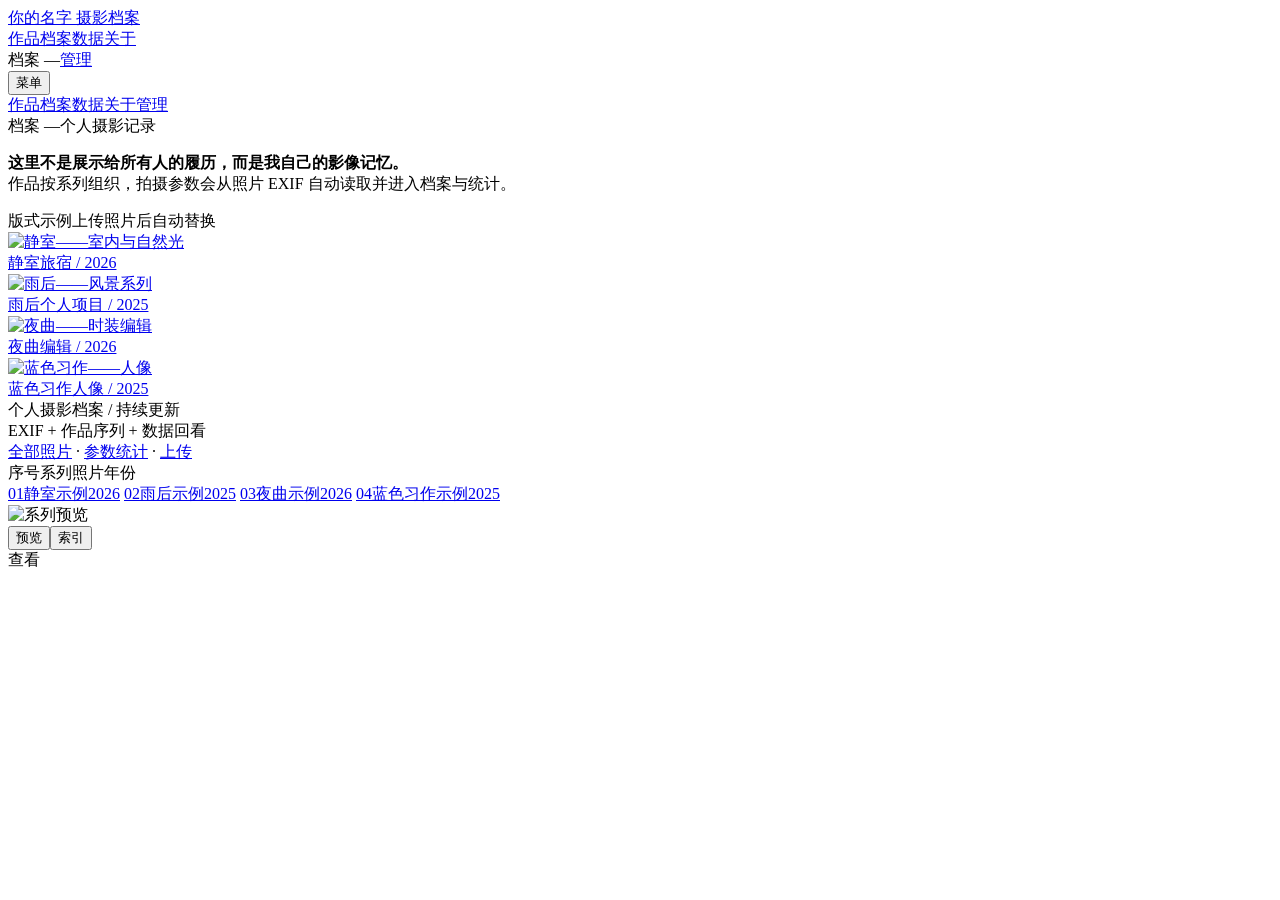
==== index.html @ 879ec376 "Add files via upload" ====
<!doctype html><html lang="zh-CN"><head>
<meta charset="utf-8"><meta name="viewport" content="width=device-width,initial-scale=1"><meta name="theme-color" content="#f3f1eb">
<title>你的名字 — 摄影档案</title><meta name="description" content="用于回看个人摄影作品与拍摄习惯的私人摄影档案。">
<link rel="preconnect" href="https://images.unsplash.com"><link rel="stylesheet" href="assets/css/site.css">
</head><body data-page="home">
<header class="site-header">
  <a class="brand" href="index.html" data-transition>你的名字 <span>摄影档案</span></a>
  <nav class="desktop-nav" aria-label="主导航"><a href="index.html" aria-current="page">作品</a><a href="archive.html" data-transition>档案</a><a href="stats.html" data-transition>数据</a><a href="about.html" data-transition>关于</a></nav>
  <div class="header-right"><span data-photo-count>档案 —</span><a href="admin.html" data-transition>管理</a></div>
  <button class="mobile-menu-button" aria-controls="mobile-menu" aria-expanded="false">菜单</button>
</header>
<div id="mobile-menu" class="mobile-menu"><nav><a href="index.html">作品</a><a href="archive.html" data-transition>档案</a><a href="stats.html" data-transition>数据</a><a href="about.html" data-transition>关于</a><a href="admin.html" data-transition>管理</a></nav><div class="mobile-meta"><span data-photo-count>档案 —</span><span>个人摄影记录</span></div></div>

<main class="shell">
  <section class="home-intro"><p><strong>这里不是展示给所有人的履历，而是我自己的影像记忆。</strong><br>作品按系列组织，拍摄参数会从照片 EXIF 自动读取并进入档案与统计。</p></section>

  <section id="personal-projects" class="personal-projects" hidden aria-label="我的摄影系列">
    <div class="section-heading-line"><span>我的系列</span><span id="personal-projects-count">—</span></div>
    <div class="project-grid" data-dynamic-project-grid></div>
  </section>

  <section id="demo-projects" aria-label="示例摄影项目">
    <div class="section-heading-line"><span>版式示例</span><span>上传照片后自动替换</span></div>
    <section class="project-grid">
      <div class="project-row row-a">
        <a class="project-card" href="project.html?p=quiet-rooms" data-transition><div class="media ratio-square"><img src="https://images.unsplash.com/photo-1505693416388-ac5ce068fe85?auto=format&fit=crop&w=1200&q=86" alt="静室——室内与自然光"></div><div class="project-meta"><span>静室</span><span>旅宿 / 2026</span></div></a>
        <a class="project-card" style="--offset:1.2vw" href="project.html?p=after-the-rain" data-transition><div class="media ratio-cinema"><img src="https://images.unsplash.com/photo-1500530855697-b586d89ba3ee?auto=format&fit=crop&w=1600&q=86" alt="雨后——风景系列"></div><div class="project-meta"><span>雨后</span><span>个人项目 / 2025</span></div></a>
      </div>
      <div class="project-row row-b">
        <a class="project-card" href="project.html?p=nocturne" data-transition><div class="media ratio-wide"><img src="https://images.unsplash.com/photo-1515886657613-9f3515b0c78f?auto=format&fit=crop&w=1500&q=86" alt="夜曲——时装编辑"></div><div class="project-meta"><span>夜曲</span><span>编辑 / 2026</span></div></a>
        <a class="project-card" style="--offset:7vw" href="project.html?p=study-in-blue" data-transition><div class="media ratio-tall"><img src="https://images.unsplash.com/photo-1534528741775-53994a69daeb?auto=format&fit=crop&w=1100&q=86" alt="蓝色习作——人像"></div><div class="project-meta"><span>蓝色习作</span><span>人像 / 2025</span></div></a>
      </div>
    </section>
  </section>

  <footer class="site-footer"><div>个人摄影档案 / 持续更新</div><div class="center">EXIF + 作品序列 + 数据回看</div><div class="right"><a href="archive.html" data-transition>全部照片</a> · <a href="stats.html" data-transition>参数统计</a> · <a href="admin.html" data-transition>上传</a></div></footer>
</main>

<section class="index-view" aria-label="系列索引"><div class="index-head"><span>序号</span><span>系列</span><span>照片</span><span>年份</span></div><div class="index-list" data-dynamic-index-list>
  <a class="index-row" href="project.html?p=quiet-rooms" data-transition data-img="https://images.unsplash.com/photo-1505693416388-ac5ce068fe85?auto=format&fit=crop&w=1200&q=84"><span>01</span><span>静室</span><span>示例</span><span>2026</span></a>
  <a class="index-row" href="project.html?p=after-the-rain" data-transition data-img="https://images.unsplash.com/photo-1500530855697-b586d89ba3ee?auto=format&fit=crop&w=1200&q=84"><span>02</span><span>雨后</span><span>示例</span><span>2025</span></a>
  <a class="index-row" href="project.html?p=nocturne" data-transition data-img="https://images.unsplash.com/photo-1515886657613-9f3515b0c78f?auto=format&fit=crop&w=1200&q=84"><span>03</span><span>夜曲</span><span>示例</span><span>2026</span></a>
  <a class="index-row" href="project.html?p=study-in-blue" data-transition data-img="https://images.unsplash.com/photo-1534528741775-53994a69daeb?auto=format&fit=crop&w=1200&q=84"><span>04</span><span>蓝色习作</span><span>示例</span><span>2025</span></a>
</div><div class="index-preview"><img alt="系列预览"></div></section>
<div class="view-toggle" aria-label="浏览方式"><button class="active" data-mode="previews">预览</button><button data-mode="index">索引</button></div>
<div class="cursor">查看</div>
<script src="https://cdn.jsdelivr.net/npm/@supabase/supabase-js@2"></script><script src="assets/js/config.js"></script><script src="assets/js/supabase-client.js"></script><script src="assets/js/site.js"></script><script src="assets/js/archive-data.js"></script></body></html>
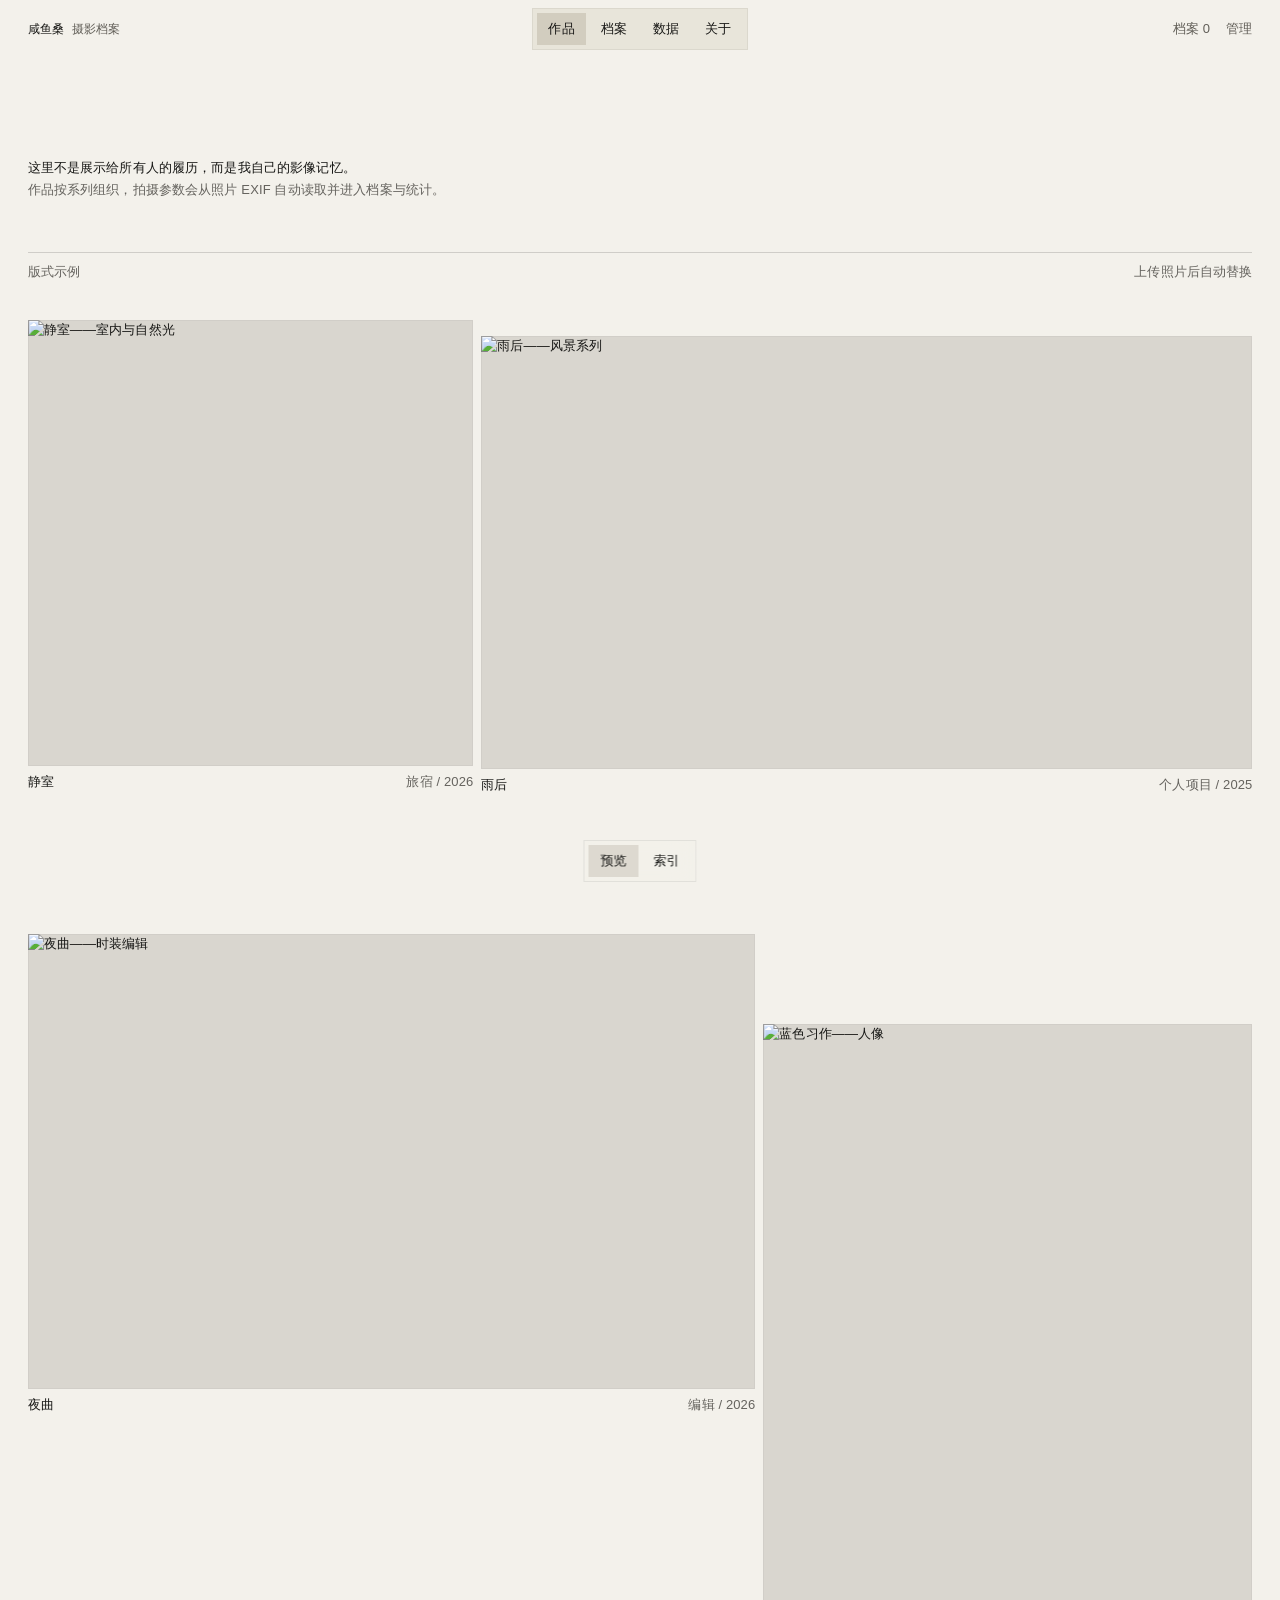
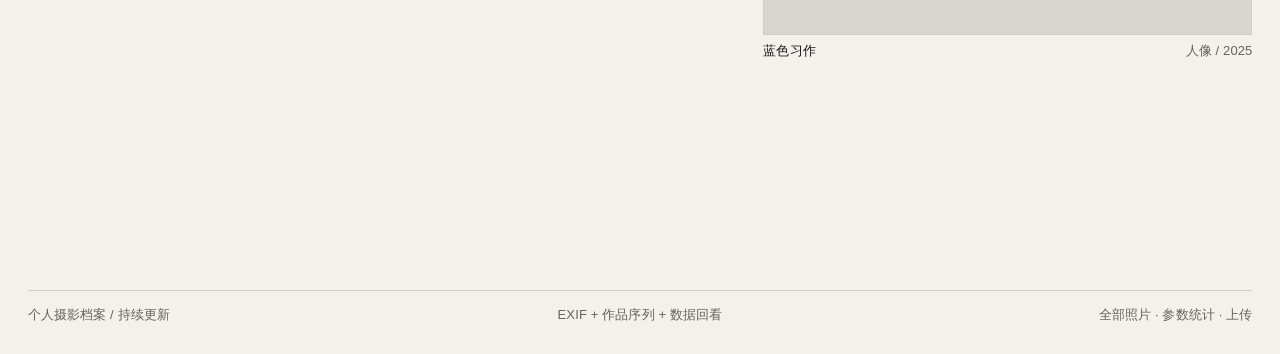
==== commit d7a5862a: "Add files via upload" ====
--- a/index.html
+++ b/index.html
@@ -44,4 +44,4 @@
 </div><div class="index-preview"><img alt="系列预览"></div></section>
 <div class="view-toggle" aria-label="浏览方式"><button class="active" data-mode="previews">预览</button><button data-mode="index">索引</button></div>
 <div class="cursor">查看</div>
-<script src="https://cdn.jsdelivr.net/npm/@supabase/supabase-js@2"></script><script src="assets/js/config.js"></script><script src="assets/js/supabase-client.js"></script><script src="assets/js/site.js"></script><script src="assets/js/archive-data.js"></script></body></html>
+<script src="https://cdn.jsdelivr.net/npm/@supabase/supabase-js@2"></script><script src="assets/js/config.js"></script><script src="assets/js/supabase-client.js"></script><script src="assets/js/site.js"></script><script src="assets/js/archive-data.js?v=20260914-homefix1"></script></body></html>
--- a/assets/css/site.css
+++ b/assets/css/site.css
@@ -0,0 +1,726 @@
+:root{
+  --paper:#f3f1eb;
+  --paper-2:#e9e6de;
+  --ink:#171715;
+  --muted:#77756f;
+  --line:rgba(23,23,21,.16);
+  --line-strong:rgba(23,23,21,.32);
+  --panel:rgba(243,241,235,.86);
+  --pad:clamp(18px,2.15vw,36px);
+  --header-h:58px;
+  --radius:0px;
+  --ease:cubic-bezier(.2,.75,.15,1);
+  --ease-out:cubic-bezier(.16,1,.3,1);
+  --text-xs:10px;
+  --text-sm:12px;
+  --text-md:clamp(15px,1.35vw,20px);
+  --text-lg:clamp(28px,4.2vw,64px);
+  --text-xl:clamp(48px,8vw,120px);
+}
+*{box-sizing:border-box}
+html{scroll-behavior:smooth;background:var(--paper)}
+body{margin:0;background:var(--paper);color:var(--ink);font-family:"PingFang SC","Hiragino Sans GB","Noto Sans CJK SC","Source Han Sans SC","Microsoft YaHei","Helvetica Neue",Helvetica,Arial,sans-serif;font-size:var(--text-sm);font-weight:400;line-height:1.55;letter-spacing:.01em;overflow-x:hidden;opacity:0;transition:opacity .45s var(--ease)}
+body.is-ready{opacity:1}
+body.is-leaving{opacity:0}
+a{color:inherit;text-decoration:none}
+button,input,textarea{font:inherit;color:inherit}
+button{border:0}
+img{display:block;width:100%;height:100%;object-fit:cover;background:#d9d6cf}
+::selection{background:var(--ink);color:var(--paper)}
+
+/* Core layout */
+.shell{padding-left:var(--pad);padding-right:var(--pad)}
+.site-header{position:fixed;inset:0 0 auto 0;height:var(--header-h);z-index:80;display:grid;grid-template-columns:1fr auto 1fr;align-items:center;padding:0 var(--pad);pointer-events:none;mix-blend-mode:multiply}
+.site-header>*{pointer-events:auto}
+.brand{font-size:12px;font-weight:500;letter-spacing:.005em;white-space:nowrap}
+.brand span{font-weight:400;color:var(--muted);margin-left:5px}
+.desktop-nav{display:flex;align-items:center;gap:4px;padding:4px;border:1px solid rgba(0,0,0,.06);background:var(--panel);backdrop-filter:blur(14px)}
+.desktop-nav a{padding:6px 11px;transition:background .25s var(--ease)}
+.desktop-nav a:hover,.desktop-nav a[aria-current="page"]{background:#ddd9d0}
+.header-right{justify-self:end;display:flex;align-items:center;gap:16px;color:var(--muted)}
+.header-right a:hover{color:var(--ink)}
+.mobile-menu-button{display:none;background:var(--panel);backdrop-filter:blur(14px);padding:7px 9px;border:1px solid rgba(0,0,0,.06);cursor:pointer}
+.mobile-menu{position:fixed;inset:0;z-index:75;background:var(--paper);padding:88px var(--pad) 28px;opacity:0;visibility:hidden;transition:opacity .35s var(--ease),visibility .35s;display:flex;flex-direction:column;justify-content:space-between}
+body.menu-open{overflow:hidden}
+body.menu-open .mobile-menu{opacity:1;visibility:visible}
+.mobile-menu nav{display:flex;flex-direction:column;border-top:1px solid var(--line)}
+.mobile-menu nav a{font-size:clamp(32px,9vw,54px);letter-spacing:-.035em;line-height:1.15;padding:10px 0 13px;border-bottom:1px solid var(--line)}
+.mobile-menu .mobile-meta{display:flex;justify-content:space-between;color:var(--muted)}
+
+.page-spacer{height:clamp(100px,17vh,190px)}
+.page-spacer--small{height:clamp(78px,11vh,125px)}
+.section-kicker{color:var(--muted);margin:0 0 12px}
+.hairline{border-top:1px solid var(--line)}
+
+/* Home */
+.home-intro{min-height:clamp(170px,28vh,320px);display:flex;align-items:flex-end;padding-bottom:clamp(24px,4vw,52px)}
+.home-intro p{margin:0;max-width:420px;color:var(--muted)}
+.home-intro strong{color:var(--ink);font-weight:400}
+.project-grid{display:flex;flex-direction:column;gap:clamp(74px,11vw,178px);padding-bottom:18vw}
+.project-row{display:grid;grid-template-columns:var(--cols,1fr 1fr);gap:clamp(5px,.62vw,10px);align-items:start;opacity:0;transform:translateY(24px);transition:opacity .8s var(--ease-out),transform .8s var(--ease-out)}
+.project-row.is-visible{opacity:1;transform:none}
+.project-card{min-width:0;cursor:none}
+.project-card:nth-child(2){margin-top:var(--offset,0)}
+.media{position:relative;overflow:hidden;background:#d5d1c9;aspect-ratio:var(--ratio,4/3)}
+.media::after{content:"";position:absolute;inset:0;border:1px solid rgba(0,0,0,.035);pointer-events:none}
+.media img{transition:transform 1.05s var(--ease-out),filter .55s ease}
+.project-card:hover .media img{transform:scale(1.018)}
+.project-meta{display:flex;justify-content:space-between;gap:16px;padding-top:8px;line-height:1.25}
+.project-meta span:last-child{color:var(--muted);text-align:right}
+.row-a{--cols:.74fr 1.28fr}.row-b{--cols:1.22fr .82fr}.row-c{--cols:.88fr 1.12fr}.row-d{--cols:1.45fr .72fr}
+.ratio-square{--ratio:1/1}.ratio-wide{--ratio:16/10}.ratio-cinema{--ratio:16/9}.ratio-tall{--ratio:4/5}.ratio-portrait{--ratio:3/4}
+
+.view-toggle{position:fixed;left:50%;bottom:18px;z-index:90;transform:translateX(-50%);display:flex;gap:3px;padding:4px;background:var(--panel);backdrop-filter:blur(15px);border:1px solid rgba(0,0,0,.07)}
+.view-toggle button{background:transparent;padding:6px 12px;cursor:pointer}
+.view-toggle button.active{background:#ddd9d0}
+.index-view{position:fixed;inset:0;z-index:60;background:var(--paper);padding:90px var(--pad) 84px;opacity:0;visibility:hidden;overflow:auto;transition:opacity .35s var(--ease),visibility .35s}
+body.index-mode{overflow:hidden}
+body.index-mode .index-view{opacity:1;visibility:visible}
+.index-head,.index-row{display:grid;grid-template-columns:54px minmax(0,1.4fr) .72fr .38fr;gap:18px;border-top:1px solid var(--line);padding:9px 0}
+.index-head{border-top:0;color:var(--muted);padding-bottom:12px}
+.index-row{font-size:clamp(16px,1.72vw,27px);letter-spacing:-.02em;line-height:1.35;align-items:baseline;cursor:none}
+.index-row span:nth-child(n+3){font-size:12px;letter-spacing:0;color:var(--muted)}
+.index-list:has(.index-row:hover) .index-row:not(:hover){opacity:.25}
+.index-preview{position:fixed;width:min(34vw,490px);aspect-ratio:4/3;right:4vw;top:50%;transform:translateY(-50%) scale(.965);opacity:0;pointer-events:none;overflow:hidden;box-shadow:0 22px 70px rgba(0,0,0,.12);transition:opacity .22s var(--ease),transform .3s var(--ease-out)}
+.index-preview.show{opacity:1;transform:translateY(-50%) scale(1)}
+
+.cursor{position:fixed;z-index:120;width:58px;height:58px;border-radius:50%;background:rgba(20,20,18,.88);color:#fff;display:grid;place-items:center;pointer-events:none;opacity:0;transform:translate(-50%,-50%) scale(.72);transition:opacity .14s,transform .22s var(--ease-out);font-size:10px;letter-spacing:.08em}
+.cursor.on{opacity:1;transform:translate(-50%,-50%) scale(1)}
+
+.site-footer{display:grid;grid-template-columns:1fr 1fr 1fr;gap:12px;padding:13px 0 28px;border-top:1px solid var(--line);color:var(--muted)}
+.site-footer .center{text-align:center}.site-footer .right{text-align:right}
+.site-footer a:hover{color:var(--ink)}
+
+/* Project detail */
+.project-topline{display:flex;justify-content:space-between;align-items:center;margin-bottom:12px;color:var(--muted)}
+.project-topline button{background:transparent;padding:0;cursor:pointer;color:var(--muted)}
+.project-topline a:hover,.project-topline button:hover{color:var(--ink)}
+.project-hero{aspect-ratio:16/9;overflow:hidden;background:#d5d1c9}
+.project-heading{display:grid;grid-template-columns:1.35fr .65fr;gap:20px;padding:11px 0 0}
+.project-heading h1{font-size:clamp(28px,4.2vw,64px);font-weight:400;letter-spacing:-.035em;line-height:1.03;margin:0}
+.project-heading .project-summary{justify-self:end;max-width:330px;color:var(--muted);padding-top:5px}
+.project-story{padding-top:clamp(90px,11vw,170px);padding-bottom:clamp(90px,11vw,170px)}
+.story-block{margin-bottom:clamp(70px,9vw,150px)}
+.story-full{width:100%;aspect-ratio:16/10;overflow:hidden}
+.story-wide-inset{width:84%;margin-left:auto;aspect-ratio:16/10;overflow:hidden}
+.story-portrait{width:min(52%,680px);margin-left:8%;aspect-ratio:4/5;overflow:hidden}
+.story-pair{display:grid;grid-template-columns:1fr 1fr;gap:clamp(5px,.65vw,10px);align-items:start}
+.story-pair .media:first-child{aspect-ratio:4/5}.story-pair .media:last-child{aspect-ratio:3/4;margin-top:8vw}
+.story-caption{display:grid;grid-template-columns:90px minmax(0,500px);gap:20px;margin:9px 0 0 auto;width:min(58%,720px);color:var(--muted)}
+.story-caption strong{color:var(--ink);font-weight:400}
+.project-notes{display:grid;grid-template-columns:1fr 1fr 1fr;gap:20px;border-top:1px solid var(--line);padding-top:10px}
+.project-notes h2{font-size:12px;font-weight:400;margin:0;color:var(--muted)}
+.project-notes p{margin:0;max-width:430px}
+.project-credits{display:grid;grid-template-columns:auto 1fr;gap:5px 16px;margin:0}
+.project-credits dt{color:var(--muted)}.project-credits dd{margin:0}
+.project-next{border-top:1px solid var(--line);padding:10px 0 24px;display:flex;justify-content:space-between;align-items:flex-end;gap:24px}
+.project-next .eyebrow{color:var(--muted)}
+.project-next .next-title{font-size:clamp(34px,5.2vw,78px);line-height:1.02;letter-spacing:-.035em}
+.project-next .arrow{font-size:clamp(34px,5vw,76px);font-weight:300;transition:transform .35s var(--ease-out)}
+.project-next:hover .arrow{transform:translateX(8px)}
+
+.info-drawer{position:fixed;left:0;right:0;top:0;z-index:95;background:var(--paper);border-bottom:1px solid var(--line);transform:translateY(-105%);transition:transform .48s var(--ease-out);padding:82px var(--pad) 22px}
+body.info-open{overflow:hidden}
+body.info-open .info-drawer{transform:none}
+.info-inner{display:grid;grid-template-columns:1fr 1fr 1fr;gap:24px}
+.info-inner h3{font-size:12px;font-weight:400;color:var(--muted);margin:0 0 8px}.info-inner p{margin:0;max-width:440px}
+.info-close{position:absolute;right:var(--pad);top:22px;background:transparent;cursor:pointer;color:var(--muted)}
+
+/* About */
+.about-lead{display:grid;grid-template-columns:1.1fr .9fr;gap:7vw;align-items:end;padding-bottom:clamp(80px,10vw,150px)}
+.about-lead h1{font-size:clamp(35px,5vw,76px);font-weight:400;letter-spacing:-.038em;line-height:1.08;margin:0;max-width:1020px}
+.about-lead .lede{max-width:400px;color:var(--muted);justify-self:end}
+.about-section{display:grid;grid-template-columns:1fr 2fr 1fr;gap:24px;border-top:1px solid var(--line);padding:10px 0 clamp(70px,9vw,135px)}
+.about-section h2{font-size:12px;font-weight:400;margin:0;color:var(--muted)}
+.about-section .body-copy{font-size:var(--text-md);letter-spacing:0;line-height:1.65;max-width:720px}
+.about-section .body-copy p{margin:0 0 1em}
+.about-section .side-note{color:var(--muted);max-width:240px}
+.list-table{border-top:1px solid var(--line)}
+.list-row{display:grid;grid-template-columns:1fr 1fr 1fr;gap:18px;padding:8px 0;border-bottom:1px solid var(--line)}
+.list-row span:first-child{color:var(--muted)}
+.about-end{display:grid;grid-template-columns:1fr 1fr;gap:24px;padding-bottom:30px}
+.about-end a{font-size:clamp(28px,4vw,60px);letter-spacing:-.035em;line-height:1.1}
+.about-end a:hover{opacity:.55}
+
+/* Contact */
+.contact-main{min-height:calc(100vh - 30px);display:flex;flex-direction:column;justify-content:space-between;padding-top:clamp(120px,18vh,220px);padding-bottom:28px}
+.contact-copy{display:grid;grid-template-columns:1.4fr .6fr;gap:5vw;align-items:end}
+.contact-copy h1{font-size:clamp(44px,7.7vw,116px);font-weight:400;letter-spacing:-.045em;line-height:1.02;margin:0}
+.contact-copy p{margin:0;color:var(--muted);max-width:340px;justify-self:end}
+.email-line{display:flex;align-items:flex-end;justify-content:space-between;gap:18px;border-top:1px solid var(--line);border-bottom:1px solid var(--line);padding:9px 0 12px;margin-top:clamp(80px,13vw,200px)}
+.email-line a{font-size:clamp(27px,4.7vw,70px);letter-spacing:-.035em;line-height:1.05;overflow-wrap:anywhere}
+.copy-email{background:transparent;color:var(--muted);cursor:pointer;padding:0 0 4px;white-space:nowrap}
+.copy-email:hover{color:var(--ink)}
+.contact-meta{display:grid;grid-template-columns:1fr 1fr 1fr;gap:24px;padding-top:11px;color:var(--muted)}
+.contact-meta div:last-child{text-align:right}.contact-meta .socials{text-align:center}
+.contact-meta a:hover{color:var(--ink)}
+.toast{position:fixed;right:var(--pad);bottom:24px;z-index:100;background:var(--ink);color:var(--paper);padding:8px 10px;opacity:0;transform:translateY(8px);pointer-events:none;transition:.25s var(--ease)}
+.toast.show{opacity:1;transform:none}
+
+/* Style guide */
+.guide-head{display:grid;grid-template-columns:1fr 1fr;gap:40px;padding-bottom:80px}
+.guide-head h1{font-size:var(--text-xl);letter-spacing:-.045em;line-height:1;font-weight:400;margin:0}
+.guide-head p{max-width:460px;justify-self:end;color:var(--muted);align-self:end}
+.guide-section{border-top:1px solid var(--line);padding:11px 0 80px;display:grid;grid-template-columns:180px 1fr;gap:30px}
+.guide-section h2{font-size:12px;font-weight:400;color:var(--muted);margin:0}
+.swatches{display:grid;grid-template-columns:repeat(4,1fr);gap:8px}.swatch{aspect-ratio:1/1;padding:10px;display:flex;align-items:flex-end;border:1px solid var(--line)}
+.type-sample-xl{font-size:var(--text-xl);letter-spacing:-.045em;line-height:1}.type-sample-lg{font-size:var(--text-lg);letter-spacing:-.035em;line-height:1.08}.type-sample-md{font-size:var(--text-md);letter-spacing:0;line-height:1.6}.type-meta{font-size:12px;color:var(--muted)}
+.ratio-demo{display:grid;grid-template-columns:repeat(4,1fr);gap:8px}.ratio-demo div{background:#d7d3cb;display:grid;place-items:center;color:var(--muted)}
+.ratio-demo .r1{aspect-ratio:1/1}.ratio-demo .r2{aspect-ratio:4/5}.ratio-demo .r3{aspect-ratio:16/10}.ratio-demo .r4{aspect-ratio:16/9}
+
+/* Motion helpers */
+.reveal{opacity:0;transform:translateY(18px);transition:opacity .72s var(--ease-out),transform .72s var(--ease-out)}
+.reveal.is-visible{opacity:1;transform:none}
+
+@media (pointer:coarse){.cursor{display:none}.project-card{cursor:pointer}.index-row{cursor:pointer}}
+
+@media(max-width:820px){
+  :root{--header-h:54px}
+  .site-header{grid-template-columns:1fr auto}.desktop-nav,.header-right{display:none}.mobile-menu-button{display:block;justify-self:end}
+  .home-intro{min-height:160px;padding-bottom:34px}.home-intro p{max-width:300px}
+  .project-grid{gap:78px;padding-bottom:125px}.project-row{grid-template-columns:1fr;gap:45px}.project-card:nth-child(2){margin-top:0}
+  .project-meta{font-size:11px}.view-toggle{bottom:14px}
+  .index-view{padding-top:78px}.index-head,.index-row{grid-template-columns:38px 1fr .38fr;gap:10px}.index-head span:nth-child(3),.index-row span:nth-child(3){display:none}.index-row{font-size:22px}.index-row span:last-child{font-size:10px}.index-preview{display:none}
+  .site-footer{grid-template-columns:1fr 1fr}.site-footer .center{display:none}
+  .project-heading{grid-template-columns:1fr;padding-top:10px}.project-heading .project-summary{justify-self:start;max-width:90%}
+  .project-hero{aspect-ratio:4/3}.project-story{padding-top:80px}.story-wide-inset{width:100%}.story-portrait{width:74%;margin-left:0}.story-pair{grid-template-columns:1fr;gap:8px}.story-pair .media:last-child{margin-top:0}.story-caption{grid-template-columns:1fr;width:100%;gap:3px}.project-notes{grid-template-columns:1fr;gap:28px}.project-next{align-items:flex-end}.project-next .next-title{font-size:42px}
+  .info-drawer{inset:0;padding:88px var(--pad) 28px;overflow:auto;transform:translateY(-101%)}.info-inner{grid-template-columns:1fr;gap:35px}.info-close{top:22px}
+  .about-lead{grid-template-columns:1fr;gap:24px;padding-bottom:85px}.about-lead .lede{justify-self:start}.about-section{grid-template-columns:1fr;gap:18px;padding-bottom:80px}.about-section .body-copy{font-size:20px}.list-row{grid-template-columns:1fr 1fr}.list-row span:last-child{display:none}.about-end{grid-template-columns:1fr;gap:12px}
+  .contact-main{padding-top:110px}.contact-copy{grid-template-columns:1fr;gap:25px}.contact-copy p{justify-self:start}.email-line{align-items:flex-start;flex-direction:column}.contact-meta{grid-template-columns:1fr 1fr}.contact-meta .socials{text-align:right}.contact-meta div:last-child{grid-column:1/-1;text-align:left}
+  .guide-head{grid-template-columns:1fr;gap:20px}.guide-head p{justify-self:start}.guide-section{grid-template-columns:1fr;gap:20px}.swatches,.ratio-demo{grid-template-columns:1fr 1fr}
+}
+@media(max-width:480px){
+  .site-footer{grid-template-columns:1fr}.site-footer .right{text-align:left}.index-row{font-size:19px}.project-topline{font-size:11px}.contact-meta{grid-template-columns:1fr}.contact-meta .socials{text-align:left}.contact-meta div:last-child{grid-column:auto}
+}
+@media(prefers-reduced-motion:reduce){
+  html{scroll-behavior:auto}*,*::before,*::after{transition:none!important;animation:none!important}.reveal,.project-row{opacity:1;transform:none}body{opacity:1}
+}
+
+/* Personal archive system */
+.section-heading-line{display:flex;justify-content:space-between;gap:24px;border-top:1px solid var(--line);padding:9px 0 38px;color:var(--muted)}
+.personal-projects[hidden],#demo-projects[hidden]{display:none}
+.personal-projects .project-grid{padding-bottom:18vw}
+
+.archive-head,.stats-head,.admin-head{display:grid;grid-template-columns:1.3fr .7fr;gap:7vw;align-items:end;padding-bottom:clamp(70px,9vw,130px)}
+.archive-head h1,.admin-head h1{font-size:clamp(44px,7vw,108px);font-weight:400;letter-spacing:-.04em;line-height:1.02;margin:0}
+.stats-head h1{font-size:clamp(40px,6.2vw,94px);font-weight:400;letter-spacing:-.04em;line-height:1.04;margin:0}
+.archive-head>p,.stats-head>p,.admin-head>p{max-width:390px;color:var(--muted);justify-self:end;margin:0;line-height:1.65}
+.archive-toolbar{display:flex;justify-content:space-between;align-items:center;border-top:1px solid var(--line);padding:9px 0 26px;color:var(--muted)}
+.archive-toolbar label{display:flex;align-items:center;gap:8px}
+.archive-toolbar select{border:0;border-bottom:1px solid var(--line);background:transparent;padding:2px 20px 3px 2px;outline:none}
+.archive-grid{display:grid;grid-template-columns:repeat(2,minmax(0,1fr));column-gap:clamp(8px,1vw,16px);row-gap:clamp(62px,8vw,120px);padding-bottom:clamp(100px,13vw,190px)}
+.archive-card:nth-child(4n+2){padding-top:7vw}.archive-card:nth-child(4n+3){width:78%}.archive-card:nth-child(4n+4){width:88%;justify-self:end}
+.archive-card-media{overflow:hidden;aspect-ratio:var(--archive-ratio,4/3);background:#d8d4cc}.archive-card:nth-child(3n+2) .archive-card-media{aspect-ratio:4/5}.archive-card:nth-child(5n+3) .archive-card-media{aspect-ratio:16/10}
+.archive-card-media img{transition:transform .9s var(--ease-out)}.archive-card:hover img{transform:scale(1.014)}
+.archive-card-meta{display:flex;justify-content:space-between;gap:16px;padding-top:7px}.archive-card-meta span:last-child{color:var(--muted)}
+.archive-card-exif{display:flex;flex-wrap:wrap;gap:4px 12px;color:var(--muted);font-size:10px;padding-top:4px}
+.archive-loading,.admin-message{padding:20px 0;color:var(--muted)}
+.empty-state{border-top:1px solid var(--line);padding:13px 0 120px;font-size:var(--text-md)}.empty-state p{color:var(--muted);margin:0 0 10px}.empty-state a{border-bottom:1px solid var(--ink)}
+
+/* EXIF beside each photograph */
+.personal-project-story{padding-top:clamp(90px,11vw,160px)}
+.archive-photo-block{margin:0 0 clamp(80px,11vw,170px)}
+.archive-photo-layout{display:grid;grid-template-columns:minmax(0,1fr) 128px;gap:10px;align-items:start}
+.archive-photo-media{overflow:hidden;background:#d6d2ca;min-height:240px}.archive-photo-media img{height:auto;max-height:88vh;object-fit:contain;object-position:left top;background:transparent}
+.archive-photo-full{width:100%}.archive-photo-inset{width:86%;margin-left:auto}.archive-photo-portrait{width:min(65%,900px);margin-left:7%}.archive-photo-wide{width:92%}.archive-photo-offset{width:78%;margin-left:auto}
+.exif-rail{border-top:1px solid var(--line);padding-top:7px;display:flex;flex-direction:column;gap:10px;color:var(--muted);font-size:10px;line-height:1.25;min-width:0}
+.exif-index{color:var(--ink);margin-bottom:3px}.exif-pair{display:flex;flex-direction:column;gap:1px}.exif-pair small{font-size:9px;color:var(--muted)}.exif-pair b{font-size:10px;font-weight:400;color:var(--ink);overflow-wrap:anywhere}.exif-date{margin-top:4px}.exif-missing{color:var(--muted)}
+.archive-photo-note{margin:7px 138px 0 auto;max-width:440px;color:var(--muted)}
+
+/* Statistics */
+.preview-notice{border-top:1px solid var(--line);border-bottom:1px solid var(--line);padding:8px 0;color:var(--muted);margin-bottom:16px}
+.metric-strip{display:grid;grid-template-columns:repeat(4,1fr);border-top:1px solid var(--line);border-bottom:1px solid var(--line);margin-bottom:clamp(60px,8vw,110px)}
+.metric-strip article{min-height:150px;padding:10px 14px 13px 0;border-right:1px solid var(--line);display:flex;flex-direction:column;justify-content:space-between}.metric-strip article:not(:first-child){padding-left:14px}.metric-strip article:last-child{border-right:0}
+.metric-strip span{color:var(--muted)}.metric-strip strong{font-weight:400;font-size:clamp(38px,5vw,76px);letter-spacing:-.04em;line-height:.95}.metric-strip .metric-text{font-size:clamp(20px,2.2vw,34px);line-height:1.05;overflow-wrap:anywhere}
+.stats-grid{display:grid;grid-template-columns:1fr 1fr;gap:8px;padding-bottom:clamp(100px,13vw,190px)}
+.stat-panel{border-top:1px solid var(--line);min-height:370px;padding:8px 0 45px}.stat-panel header{display:flex;justify-content:space-between;color:var(--muted);padding-bottom:34px}
+.donut-wrap{display:grid;grid-template-columns:minmax(190px,42%) 1fr;gap:clamp(20px,4vw,65px);align-items:center}
+.flat-donut{aspect-ratio:1/1;border-radius:50%;position:relative;background:rgba(23,23,21,.08);display:grid;place-items:center}.flat-donut::after{content:"";position:absolute;width:61%;height:61%;border-radius:50%;background:var(--paper)}.flat-donut>span{position:relative;z-index:1;font-size:clamp(26px,3vw,48px);letter-spacing:-.035em}.flat-donut small{font-size:10px;color:var(--muted);margin-left:4px;letter-spacing:0}.flat-donut.empty{background:rgba(23,23,21,.08)}
+.chart-legend{display:flex;flex-direction:column}.chart-legend>div{display:grid;grid-template-columns:10px 1fr auto;gap:8px;align-items:center;border-top:1px solid var(--line);padding:7px 0}.chart-legend i{width:7px;height:7px;background:var(--ink);border-radius:50%}.chart-legend b{font-weight:400;color:var(--muted)}
+.flat-bars{display:flex;flex-direction:column;gap:12px}.bar-row{display:flex;flex-direction:column;gap:5px}.bar-label{display:flex;justify-content:space-between;gap:20px}.bar-label span:last-child{color:var(--muted)}.bar-track{height:5px;background:rgba(23,23,21,.07);overflow:hidden}.bar-track i{display:block;height:100%;background:var(--ink);transform-origin:left center;animation:barIn .7s var(--ease-out) both}.chart-empty{color:var(--muted);margin:0}@keyframes barIn{from{transform:scaleX(0)}to{transform:scaleX(1)}}
+
+/* Admin */
+.upload-panel{border-top:1px solid var(--line);padding-top:10px;margin-bottom:clamp(90px,11vw,160px)}
+.upload-fields{display:grid;grid-template-columns:1fr 1fr;gap:22px 10px;margin-bottom:38px}.upload-fields label{display:flex;flex-direction:column;gap:7px}.upload-fields label>span{color:var(--muted)}.upload-fields .wide{grid-column:1/-1}.upload-fields input{width:100%;border:0;border-bottom:1px solid var(--line);background:transparent;padding:8px 0;outline:none;font-size:var(--text-md);border-radius:0}.upload-fields input:focus{border-color:var(--ink)}
+.drop-zone{min-height:270px;border:1px solid var(--line);display:flex;flex-direction:column;justify-content:center;align-items:center;text-align:center;cursor:pointer;transition:background .25s,border-color .25s}.drop-zone:hover,.drop-zone.dragging{background:var(--paper-2);border-color:var(--line-strong)}.drop-zone.has-files{background:rgba(23,23,21,.025)}.drop-title{font-size:clamp(27px,4vw,58px);letter-spacing:-.035em}.drop-note{color:var(--muted);margin-top:8px}
+.selected-files{padding:9px 0;color:var(--muted);border-bottom:1px solid var(--line)}.upload-actions{display:flex;justify-content:space-between;align-items:center;gap:20px;padding-top:10px}.primary-action{background:var(--ink);color:var(--paper);padding:9px 13px;cursor:pointer}.primary-action:disabled{opacity:.35;cursor:wait}#upload-status{color:var(--muted);text-align:right}
+.admin-library>header{display:flex;justify-content:space-between;border-top:1px solid var(--line);padding:8px 0 15px;color:var(--muted)}.admin-photo-list{padding-bottom:120px}.admin-photo-row{display:grid;grid-template-columns:82px 1fr auto;gap:13px;align-items:center;border-top:1px solid var(--line);padding:7px 0}.admin-photo-row img{width:82px;height:58px;object-fit:cover}.admin-photo-row>div:nth-child(2){display:flex;flex-direction:column;min-width:0}.admin-photo-row b{font-weight:400}.admin-photo-row span,.admin-photo-row small{color:var(--muted);white-space:nowrap;overflow:hidden;text-overflow:ellipsis}.admin-row-actions{display:flex;gap:12px}.admin-row-actions button{background:transparent;color:var(--muted);padding:4px 0;cursor:pointer}.admin-row-actions button:hover{color:var(--ink)}
+code{font-family:ui-monospace,SFMono-Regular,Menlo,monospace;font-size:.92em;background:var(--paper-2);padding:2px 4px}
+
+@media(max-width:820px){
+  .archive-head,.stats-head,.admin-head{grid-template-columns:1fr;gap:25px;padding-bottom:75px}.archive-head>p,.stats-head>p,.admin-head>p{justify-self:start}
+  .archive-grid{grid-template-columns:1fr;row-gap:72px}.archive-card:nth-child(n){width:100%;padding-top:0}.archive-card:nth-child(3n+2){width:82%}.archive-card:nth-child(4n){width:90%;justify-self:end}
+  .archive-photo-block:nth-child(n){width:100%;margin-left:0}.archive-photo-layout{grid-template-columns:1fr;gap:7px}.archive-photo-media img{max-height:none;width:100%;object-fit:contain}.exif-rail{display:grid;grid-template-columns:34px repeat(3,minmax(0,1fr));gap:8px 12px;border-top:1px solid var(--line);padding:7px 0 0}.exif-index{grid-row:1/3}.exif-pair{min-width:0}.exif-date{margin-top:0}.archive-photo-note{margin:8px 0 0;max-width:90%}
+  .metric-strip{grid-template-columns:1fr 1fr}.metric-strip article:nth-child(2){border-right:0}.metric-strip article:nth-child(-n+2){border-bottom:1px solid var(--line)}.metric-strip article:nth-child(3){padding-left:0}.stats-grid{grid-template-columns:1fr}.stat-panel{min-height:0;padding-bottom:65px}.donut-wrap{grid-template-columns:minmax(150px,42%) 1fr}
+  .upload-fields{grid-template-columns:1fr}.upload-fields .wide{grid-column:auto}.drop-zone{min-height:220px}.admin-photo-row{grid-template-columns:64px 1fr}.admin-photo-row img{width:64px;height:52px}.admin-row-actions{grid-column:2;justify-content:flex-start}.upload-actions{align-items:flex-start;flex-direction:column}#upload-status{text-align:left}
+}
+@media(max-width:520px){
+  .archive-toolbar{align-items:flex-start;gap:12px;flex-direction:column}.metric-strip{grid-template-columns:1fr}.metric-strip article{border-right:0!important;border-bottom:1px solid var(--line);min-height:115px;padding-left:0!important}.metric-strip article:last-child{border-bottom:0}.donut-wrap{grid-template-columns:1fr}.flat-donut{width:min(68vw,260px)}.exif-rail{grid-template-columns:28px 1fr 1fr}.exif-index{grid-row:auto}.exif-date{grid-column:2/-1}
+}
+
+/* V3 — GitHub Pages + Supabase */
+.setup-notice{border-top:1px solid var(--line);padding:12px 0 70px;display:flex;flex-direction:column;gap:7px;max-width:720px}.setup-notice strong{font-weight:400;font-size:var(--text-md)}.setup-notice span{color:var(--muted);line-height:1.65}
+.auth-gate{display:grid;grid-template-columns:1.15fr .85fr;gap:8vw;align-items:end;padding:clamp(120px,17vw,250px) 0 clamp(100px,13vw,190px)}.auth-copy h1,.setup-block h1{font-size:clamp(44px,7vw,108px);font-weight:400;letter-spacing:-.035em;line-height:1.02;margin:0 0 30px}.auth-copy>p:last-child,.setup-block>p{max-width:560px;color:var(--muted);line-height:1.65}.login-form{border-top:1px solid var(--line);padding-top:10px;display:flex;flex-direction:column;gap:22px}.login-form label{display:flex;flex-direction:column;gap:7px}.login-form label span{color:var(--muted)}.login-form input{border:0;border-bottom:1px solid var(--line);background:transparent;padding:9px 0;font-size:var(--text-md);outline:none;border-radius:0}.login-form input:focus{border-color:var(--ink)}.login-actions{display:flex;justify-content:space-between;gap:15px;align-items:center;margin-top:12px}.login-actions span{color:var(--muted)}.login-actions span.error{color:#7b2f2f}.text-button{background:transparent;padding:0;color:var(--ink);cursor:pointer;border-bottom:1px solid var(--line)}.inline-action{display:inline-block;margin-top:15px;text-decoration:none}.setup-block{max-width:830px}.setup-block code{font-family:ui-monospace,SFMono-Regular,Menlo,Consolas,monospace;font-size:.9em;background:rgba(23,23,21,.05);padding:2px 4px}
+@media(max-width:760px){.auth-gate{grid-template-columns:1fr;gap:60px;padding-top:120px}.login-actions{align-items:flex-start;flex-direction:column}}
+
+/* =========================================================
+   V3 Readability Pass — 个人档案长期阅读优化
+   保留原有极简层级，但提高浅灰辅助信息的字号与对比度。
+   ========================================================= */
+:root{
+  --muted:#65635e;
+  --text-xs:11px;
+  --text-sm:13px;
+}
+
+/* 全局辅助信息：稍大、稍深，但仍低于正文层级 */
+.section-kicker,
+.home-intro p,
+.header-right,
+.site-footer,
+.project-topline,
+.project-heading .project-summary,
+.story-caption,
+.about-lead .lede,
+.archive-head>p,
+.stats-head>p,
+.admin-head>p,
+.archive-toolbar,
+.preview-notice,
+.setup-notice span,
+.auth-copy>p:last-child,
+.setup-block>p,
+.upload-fields label>span,
+.drop-note,
+.selected-files,
+#upload-status,
+.admin-library>header,
+.login-form label span,
+.login-actions span{
+  font-size:13px;
+  line-height:1.7;
+}
+
+/* 档案页：照片下方信息是回忆时最常看的部分 */
+.archive-card-meta{
+  font-size:14px;
+  line-height:1.45;
+  padding-top:9px;
+}
+.archive-card-exif{
+  font-size:12px;
+  line-height:1.55;
+  gap:5px 14px;
+  padding-top:6px;
+}
+
+/* 详情页 EXIF 轨道 */
+.exif-rail{
+  font-size:12px;
+  line-height:1.45;
+  gap:12px;
+}
+.exif-pair small{
+  font-size:11px;
+  line-height:1.35;
+}
+.exif-pair b{
+  font-size:12px;
+  line-height:1.4;
+}
+.archive-photo-note{
+  font-size:13px;
+  line-height:1.7;
+}
+
+/* 数据页：标签更适合快速浏览 */
+.metric-strip span,
+.stat-panel header,
+.chart-legend b,
+.bar-label,
+.chart-empty{
+  font-size:13px;
+  line-height:1.55;
+}
+.flat-donut small{
+  font-size:11px;
+}
+
+/* 后台管理列表 */
+.admin-photo-row span,
+.admin-photo-row small,
+.admin-row-actions button{
+  font-size:12px;
+  line-height:1.5;
+}
+
+@media(max-width:820px){
+  :root{--text-sm:14px;}
+  .section-kicker,
+  .archive-head>p,
+  .stats-head>p,
+  .admin-head>p,
+  .archive-toolbar,
+  .setup-notice span,
+  .archive-card-meta,
+  .archive-photo-note{
+    font-size:14px;
+  }
+  .archive-card-exif,
+  .exif-rail,
+  .exif-pair b{
+    font-size:12.5px;
+  }
+}
+
+/* =========================================================
+   V3 Archive No-Crop Pass — 档案页保留原始画幅
+   不再用固定比例 + cover 裁切照片；版式错落只由卡片宽度控制。
+   ========================================================= */
+.archive-card-media,
+.archive-card:nth-child(3n+2) .archive-card-media,
+.archive-card:nth-child(5n+3) .archive-card-media{
+  aspect-ratio:auto !important;
+  overflow:visible;
+  background:transparent;
+}
+
+.archive-card-media img{
+  display:block;
+  width:100%;
+  height:auto !important;
+  max-width:100%;
+  object-fit:contain !important;
+  object-position:center center;
+  background:transparent;
+  transform:none !important;
+}
+
+.archive-card:hover .archive-card-media img{
+  transform:none !important;
+}
+
+/* =========================================================
+   V3 Project Detail Natural Layout — 详情页自然画幅
+   目标：取消“整行灰色媒体槽”，让图片按真实比例决定尺寸，
+   EXIF 紧贴照片，留白回归纸张背景。
+   ========================================================= */
+body[data-page="project"] .personal-project-story .archive-photo-block{
+  width:100% !important;
+  margin-left:0 !important;
+  margin-right:0 !important;
+}
+
+body[data-page="project"] .personal-project-story .archive-photo-layout{
+  display:flex;
+  width:fit-content;
+  max-width:100%;
+  gap:clamp(12px,1vw,18px);
+  align-items:flex-start;
+}
+
+body[data-page="project"] .personal-project-story .archive-photo-media{
+  flex:0 1 auto;
+  width:fit-content;
+  min-width:0;
+  min-height:0;
+  overflow:visible;
+  background:transparent;
+}
+
+body[data-page="project"] .personal-project-story .archive-photo-media img{
+  display:block;
+  width:auto;
+  height:auto;
+  max-width:min(calc(100vw - 220px), 1480px);
+  max-height:84vh;
+  object-fit:contain;
+  object-position:left top;
+  background:transparent;
+}
+
+body[data-page="project"] .personal-project-story .exif-rail{
+  flex:0 0 142px;
+  width:142px;
+  min-width:142px;
+}
+
+/* 错落感保留在“位置”上，而不是用灰色容器制造面积 */
+body[data-page="project"] .personal-project-story .archive-photo-full .archive-photo-layout{
+  margin-left:0;
+}
+body[data-page="project"] .personal-project-story .archive-photo-inset .archive-photo-layout{
+  margin-left:8vw;
+}
+body[data-page="project"] .personal-project-story .archive-photo-portrait .archive-photo-layout{
+  margin-left:3vw;
+}
+body[data-page="project"] .personal-project-story .archive-photo-wide .archive-photo-layout{
+  margin-left:0;
+}
+body[data-page="project"] .personal-project-story .archive-photo-offset .archive-photo-layout{
+  margin-left:auto;
+}
+
+body[data-page="project"] .personal-project-story .archive-photo-note{
+  margin-top:9px;
+  margin-right:0;
+  margin-left:0;
+  max-width:520px;
+}
+
+@media(max-width:820px){
+  body[data-page="project"] .personal-project-story .archive-photo-layout{
+    display:block;
+    width:100%;
+    max-width:none;
+    margin-left:0 !important;
+  }
+  body[data-page="project"] .personal-project-story .archive-photo-media{
+    width:100%;
+  }
+  body[data-page="project"] .personal-project-story .archive-photo-media img{
+    width:100%;
+    height:auto;
+    max-width:100%;
+    max-height:none;
+  }
+  body[data-page="project"] .personal-project-story .exif-rail{
+    width:100%;
+    min-width:0;
+    margin-top:8px;
+  }
+}
+
+/* =========================================================
+   V3 Project Detail Timeline Pass
+   详情页：左右轮次 + 中轴引导线 + 更明确的 EXIF 信息层级
+   ========================================================= */
+@media(min-width:821px){
+  body[data-page="project"] .personal-project-story{
+    position:relative;
+    isolation:isolate;
+    padding-top:clamp(105px,12vw,185px);
+  }
+
+  /* 中轴：动态只发生在线条上，不给照片增加干扰性的背景动画 */
+  body[data-page="project"] .personal-project-story::before{
+    content:"";
+    position:absolute;
+    z-index:0;
+    left:50%;
+    top:clamp(60px,7vw,110px);
+    bottom:clamp(60px,7vw,110px);
+    width:1px;
+    transform:translateX(-50%);
+    background:
+      linear-gradient(
+        to bottom,
+        rgba(23,23,21,.08) 0%,
+        rgba(23,23,21,.34) 38%,
+        rgba(23,23,21,.09) 72%,
+        rgba(23,23,21,.28) 100%
+      );
+    background-size:100% 220px;
+    animation:photoGuideFlow 7s linear infinite;
+    pointer-events:none;
+  }
+
+  body[data-page="project"] .personal-project-story .archive-photo-block{
+    position:relative;
+    z-index:1;
+    display:grid;
+    grid-template-columns:minmax(0,1fr) clamp(54px,5vw,82px) minmax(0,1fr);
+    width:100% !important;
+    margin:0 0 clamp(115px,13vw,205px) !important;
+    overflow:visible;
+  }
+
+  /* 每张照片在中轴上留一个轻量节点 */
+  body[data-page="project"] .personal-project-story .archive-photo-block::before{
+    content:"";
+    position:absolute;
+    left:50%;
+    top:8px;
+    z-index:3;
+    width:7px;
+    height:7px;
+    border:1px solid rgba(23,23,21,.52);
+    border-radius:50%;
+    background:var(--paper);
+    transform:translate(-50%,-50%);
+    box-shadow:0 0 0 5px rgba(243,241,235,.74);
+  }
+
+  body[data-page="project"] .personal-project-story .archive-photo-layout{
+    display:flex;
+    width:fit-content;
+    max-width:100%;
+    gap:clamp(16px,1.2vw,24px);
+    align-items:flex-start;
+    margin:0 !important;
+  }
+
+  /* 奇数在左：照片 → EXIF（EXIF 靠近中轴） */
+  body[data-page="project"] .personal-project-story .archive-photo-block:nth-child(odd) .archive-photo-layout{
+    grid-column:1;
+    justify-self:end;
+    flex-direction:row;
+  }
+
+  /* 偶数在右：EXIF → 照片（EXIF 仍靠近中轴） */
+  body[data-page="project"] .personal-project-story .archive-photo-block:nth-child(even) .archive-photo-layout{
+    grid-column:3;
+    justify-self:start;
+    flex-direction:row-reverse;
+  }
+
+  body[data-page="project"] .personal-project-story .archive-photo-media{
+    flex:0 1 auto;
+    width:fit-content;
+    min-width:0;
+    min-height:0;
+    overflow:visible;
+    background:transparent;
+  }
+
+  body[data-page="project"] .personal-project-story .archive-photo-media img{
+    display:block;
+    width:auto;
+    height:auto;
+    max-width:min(35vw,880px);
+    max-height:82vh;
+    object-fit:contain;
+    background:transparent;
+  }
+
+  /* EXIF 提升为明确的信息层级 */
+  body[data-page="project"] .personal-project-story .exif-rail{
+    flex:0 0 clamp(158px,9vw,188px);
+    width:clamp(158px,9vw,188px);
+    min-width:clamp(158px,9vw,188px);
+    border-top:2px solid rgba(23,23,21,.76);
+    padding-top:10px;
+    gap:14px;
+    color:#5c5a55;
+    font-size:13px;
+    line-height:1.35;
+  }
+
+  body[data-page="project"] .personal-project-story .exif-index{
+    color:var(--ink);
+    font-size:clamp(19px,1.35vw,25px);
+    line-height:1;
+    font-weight:600;
+    letter-spacing:-.025em;
+    margin:0 0 5px;
+  }
+
+  body[data-page="project"] .personal-project-story .exif-pair{
+    gap:2px;
+  }
+
+  body[data-page="project"] .personal-project-story .exif-pair small{
+    color:#706e68;
+    font-size:12px;
+    line-height:1.3;
+    font-weight:500;
+    letter-spacing:.015em;
+  }
+
+  body[data-page="project"] .personal-project-story .exif-pair b{
+    color:var(--ink);
+    font-size:14px;
+    line-height:1.28;
+    font-weight:600;
+    letter-spacing:-.005em;
+    overflow-wrap:anywhere;
+  }
+
+  body[data-page="project"] .personal-project-story .exif-date{
+    margin-top:4px;
+    padding-top:10px;
+    border-top:1px solid var(--line);
+  }
+
+  body[data-page="project"] .personal-project-story .archive-photo-note{
+    grid-row:2;
+    margin:12px 0 0 !important;
+    max-width:520px;
+    color:#5f5d58;
+    font-size:14px;
+    line-height:1.75;
+  }
+
+  body[data-page="project"] .personal-project-story .archive-photo-block:nth-child(odd) .archive-photo-note{
+    grid-column:1;
+    justify-self:end;
+  }
+
+  body[data-page="project"] .personal-project-story .archive-photo-block:nth-child(even) .archive-photo-note{
+    grid-column:3;
+    justify-self:start;
+  }
+}
+
+@keyframes photoGuideFlow{
+  from{background-position:0 0}
+  to{background-position:0 220px}
+}
+
+@media(max-width:820px){
+  body[data-page="project"] .personal-project-story::before,
+  body[data-page="project"] .personal-project-story .archive-photo-block::before{
+    display:none;
+  }
+
+  body[data-page="project"] .personal-project-story .archive-photo-block{
+    display:block;
+    margin-bottom:95px !important;
+  }
+
+  body[data-page="project"] .personal-project-story .archive-photo-layout,
+  body[data-page="project"] .personal-project-story .archive-photo-block:nth-child(even) .archive-photo-layout,
+  body[data-page="project"] .personal-project-story .archive-photo-block:nth-child(odd) .archive-photo-layout{
+    display:block;
+    width:100%;
+    max-width:none;
+    margin:0 !important;
+  }
+
+  body[data-page="project"] .personal-project-story .archive-photo-media img{
+    width:100%;
+    max-width:100%;
+    max-height:none;
+  }
+
+  body[data-page="project"] .personal-project-story .exif-rail{
+    width:100%;
+    min-width:0;
+    margin-top:11px;
+    padding-top:10px;
+    border-top:2px solid rgba(23,23,21,.72);
+    font-size:13px;
+  }
+
+  body[data-page="project"] .personal-project-story .exif-index{
+    font-size:20px;
+    font-weight:600;
+  }
+
+  body[data-page="project"] .personal-project-story .exif-pair small{
+    font-size:12px;
+    font-weight:500;
+  }
+
+  body[data-page="project"] .personal-project-story .exif-pair b{
+    font-size:14px;
+    font-weight:600;
+  }
+}
+
+@media(prefers-reduced-motion:reduce){
+  body[data-page="project"] .personal-project-story::before{
+    animation:none !important;
+  }
+}
